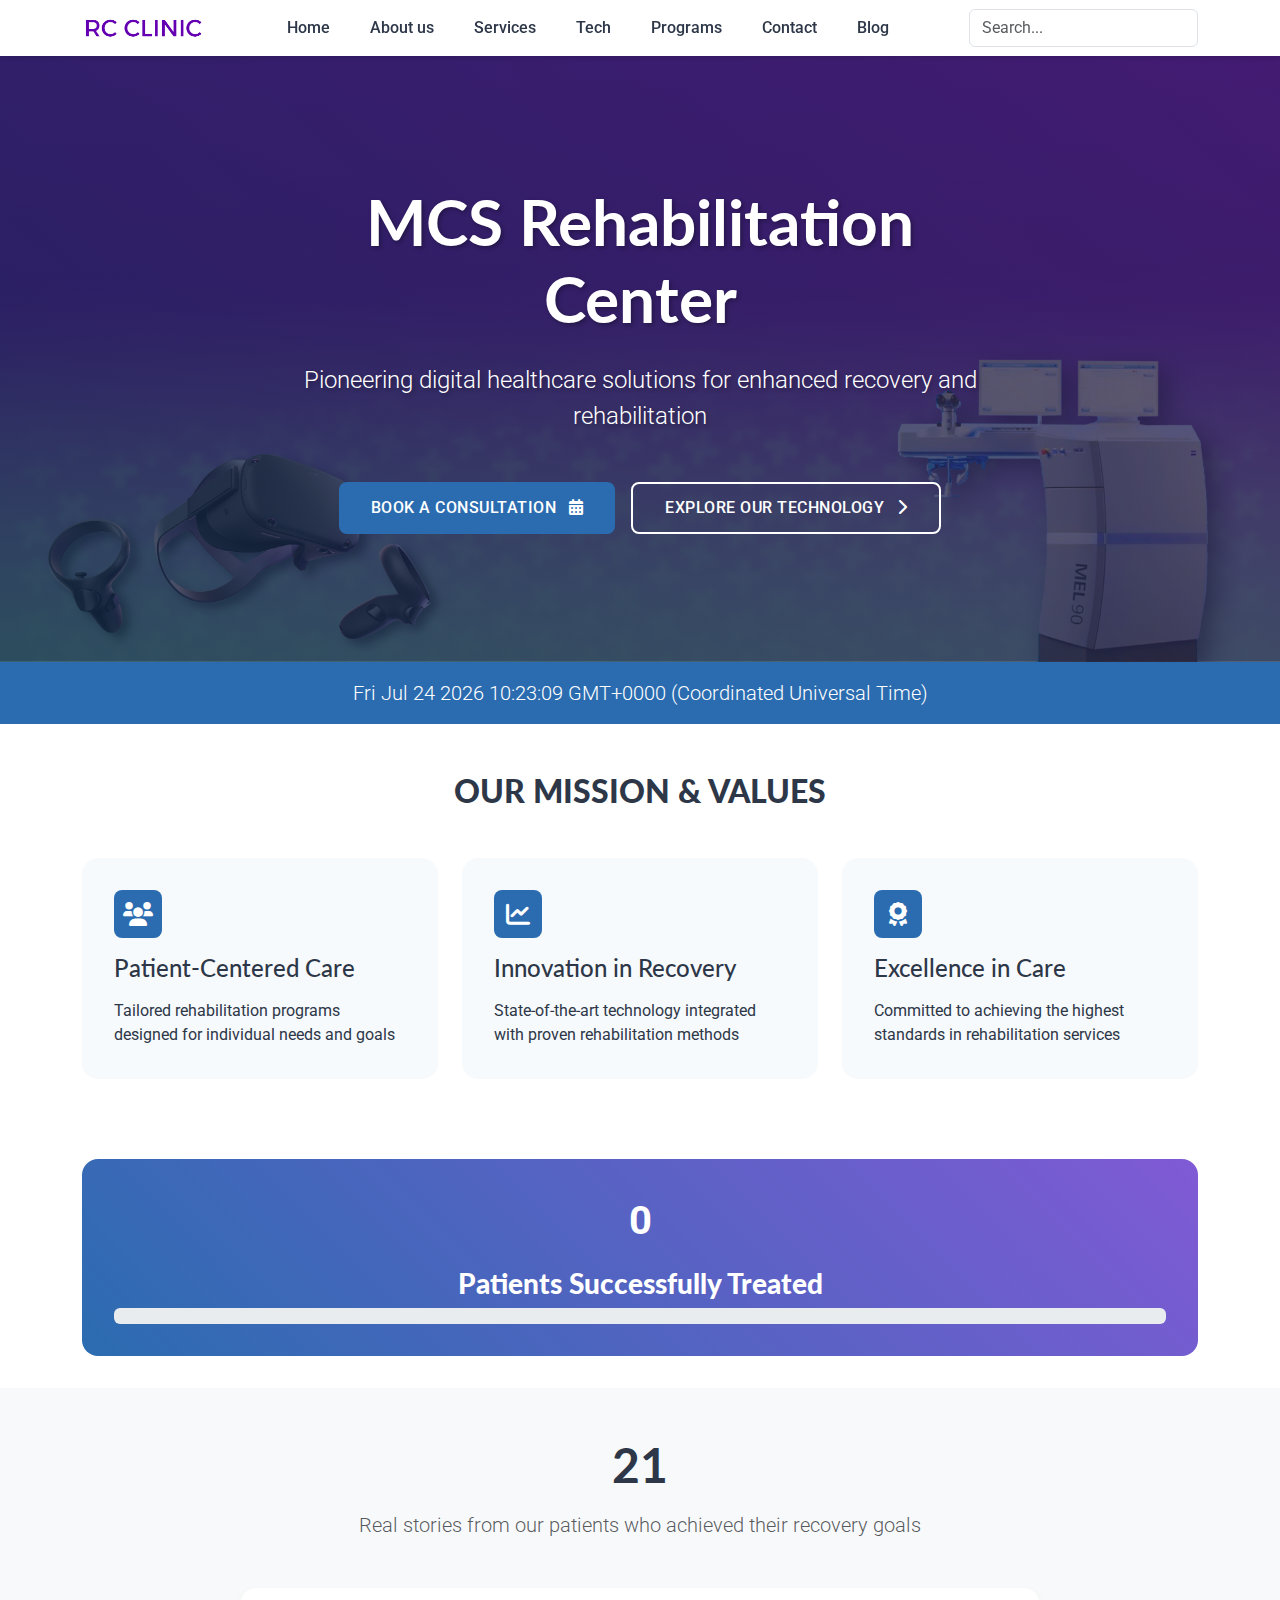
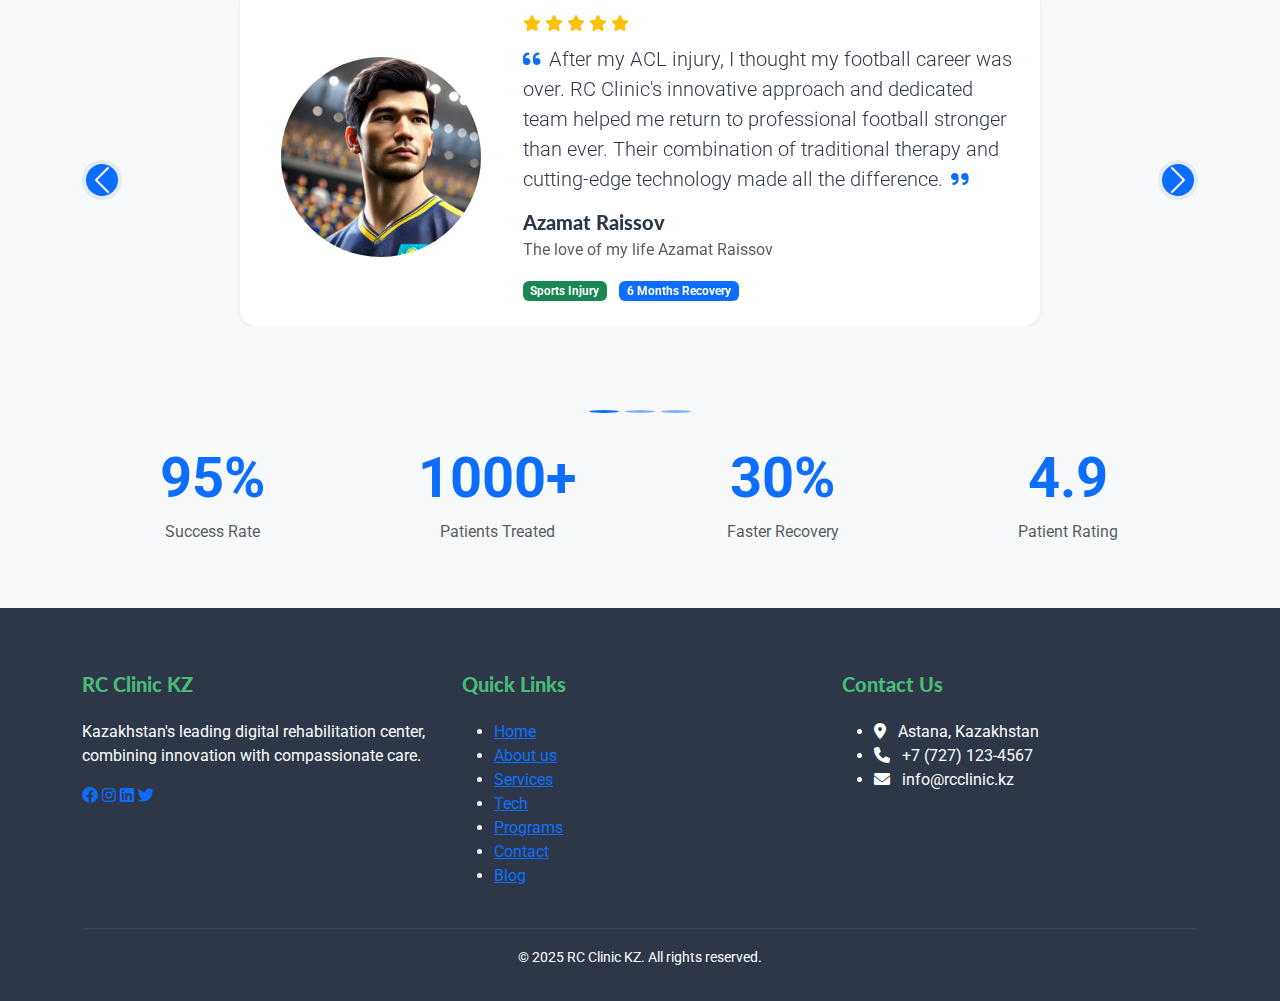
==== index.html @ 5f5033fa "Add files via upload" ====
<!DOCTYPE html>
<html lang="en">
<head>
    <meta charset="UTF-8">
    <meta name="viewport" content="width=device-width, initial-scale=1.0">
    <title>RC Clinic - Kazakhstan's First Digital Rehabilitation Center</title>
    <link href="https://cdnjs.cloudflare.com/ajax/libs/bootstrap/5.3.2/css/bootstrap.min.css" rel="stylesheet">
    <link rel="stylesheet" href="style.css">
<style>

        .hero-section {
            background: linear-gradient(rgba(0, 0, 0, 0.6), rgba(0, 0, 0, 0.7)), url('res/backgrmain.png');
            background-size: cover;
            background-position: center;
            padding: 8rem 0;
            color: white;
            position: relative;
        }

        .hero-section::before {
            content: '';
            position: absolute;
            top: 0;
            left: 0;
            width: 100%;
            height: 100%;
            background: linear-gradient(45deg, rgba(43, 108, 176, 0.3), rgba(128, 90, 213, 0.3));
        }

        .hero-section .container {
            position: relative;
            z-index: 2;
        }

        .hero-text {
            text-shadow: 2px 2px 4px rgba(0, 0, 0, 0.3);
        }

        .achievement-banner {
            background-color: var(--primary-blue);
            color: white;
        }

        .custom-btn-primary {
            background-color: var(--primary-blue);
            color: white;
            padding: 0.75rem 2rem;
            border: none;
            border-radius: 0.5rem;
            transition: all 0.3s ease;
            font-weight: 500;
            text-transform: uppercase;
            letter-spacing: 0.5px;
        }

        .custom-btn-primary:hover {
            background-color: #2457A0;
            color: white;
            transform: translateY(-2px);
            box-shadow: 0 4px 12px rgba(43, 108, 176, 0.3);
        }

        .custom-btn-secondary {
            background-color: transparent;
            color: white;
            padding: 0.75rem 2rem;
            border: 2px solid white;
            border-radius: 0.5rem;
            transition: all 0.3s ease;
            font-weight: 500;
            text-transform: uppercase;
            letter-spacing: 0.5px;
        }

        .custom-btn-secondary:hover {
            background-color: white;
            color: var(--accent-purple);
            transform: translateY(-2px);
            box-shadow: 0 4px 12px rgba(255, 255, 255, 0.2);
        }

        .value-card {
            background-color: var(--light-bg);
            border-radius: 1rem;
            padding: 2rem;
            height: 100%;
            transition: transform 0.3s ease;
        }

        .value-card:hover {
            transform: translateY(-5px);
        }

        .icon-wrapper {
            width: 3rem;
            height: 3rem;
            background-color: var(--primary-blue);
            border-radius: 0.5rem;
            display: flex;
            align-items: center;
            justify-content: center;
            margin-bottom: 1rem;
        }

        .icon-wrapper i {
            color: white;
            font-size: 1.5rem;
        }

        .navbar {
            background-color: white;
            box-shadow: 0 2px 4px rgba(0,0,0,0.1);
        }

        .navbar-brand {
            color: var(--primary-blue);
            font-weight: bold;
        }

        .nav-link {
            color: var(--dark-text);
            transition: color 0.3s ease;
        }

        .nav-link:hover {
            color: var(--primary-blue);
        }
    </style>
    <link href="https://cdnjs.cloudflare.com/ajax/libs/font-awesome/6.0.0/css/all.min.css" rel="stylesheet">
</head>
<body>
    <!-- Navigation -->
    <nav class="navbar navbar-expand-lg sticky-top">
        <div class="container">
            <img src="res/logo/logo.png" alt="Logo" height="35" class="d-inline-block align-text-top">           
            <button class="navbar-toggler" type="button" data-bs-toggle="collapse" data-bs-target="#navbarNav">
                <span class="navbar-toggler-icon"></span>
            </button>
            <div class="collapse navbar-collapse" id="navbarNav">
                <ul class="navbar-nav ms-auto">
                    </li>
                    <li class="nav-item">
                        <a class="nav-link" href="index.html">Home</a>
                    </li>
                    <li class="nav-item">
                        <a class="nav-link" href="about.html">About us</a>
                    </li>
                    <li class="nav-item">
                        <a class="nav-link" href="services.html">Services</a>
                    </li>
                    <li class="nav-item">
                        <a class="nav-link" href="tech.html">Tech</a>
                    </li>
                    <li class="nav-item">
                        <a class="nav-link" href="programs.html">Programs</a>
                    </li>
                    <li class="nav-item">
                        <a class="nav-link" href="contact.html">Contact</a>
                    </li>
                    <li class="nav-item">
                        <a class="nav-link" href="blog.html">Blog</a>
                    </li>
                </ul>
                <div class="search-container">
                    <input type="search" class="form-control" placeholder="Search..." aria-label="Search">
                    <div class="search-results">
                        Home
                    </div>
                    <div class="search-results">
                        About
                    </div>
                    <div class="search-results">
                        Help
                    </div>
                </div>
            </div>
        </div>
    </nav>

    <!-- Hero Section -->
    <section class="hero-section">
        <div class="container">
            <div class="row align-items-center">
                <div class="col-lg-8 mx-auto text-center hero-text">
                    <h1 id="centerName" class="display-3 fw-bold mb-4">Kazakhstan's First Digital Rehabilitation Center</h1>
                    <p class="lead mb-5 fs-4">Pioneering digital healthcare solutions for enhanced recovery and rehabilitation</p>
                    <div class="d-flex flex-column flex-sm-row gap-3 justify-content-center">
                        <button id="bookBtn" type="button" class="custom-btn-primary text-decoration-none btn-lg" data-bs-toggle="modal" data-bs-target="#consultationModal">
                            Book a Consultation <i class="fas fa-calendar-alt ms-2"></i>
                        </button>
                        <button type="button" class="custom-btn-secondary text-decoration-none btn-lg" data-bs-toggle="modal" data-bs-target="#technologyModal">
                            Explore Our Technology <i class="fas fa-chevron-right ms-2"></i>
                        </button>
                    </div>                </div>
            </div>
        </div>
    </section>

    <!-- Achievement Banner -->
    <div class="achievement-banner py-3">
        <div class="container">
            <p id="date" class="text-center mb-0 lead">
                Proudly partnered with leading global rehabilitation centers
            </p>
        </div>
    </div>

    

    <!-- Mission and Values -->
    <section class="py-5">
        <div class="container">
            <h2 id="low" class="text-center mb-5">Our Mission & Values</h2>
            <div class="row g-4">
                <div class="col-md-4">
                    <div class="value-card">
                        <div class="icon-wrapper">
                            <i class="fas fa-users"></i>
                        </div>
                        <h3 class="h4 mb-3">Patient-Centered Care</h3>
                        <p class="mb-0">Tailored rehabilitation programs designed for individual needs and goals</p>
                    </div>
                </div>
                <div class="col-md-4">
                    <div class="value-card">
                        <div class="icon-wrapper">
                            <i class="fas fa-chart-line"></i>
                        </div>
                        <h3 class="h4 mb-3">Innovation in Recovery</h3>
                        <p class="mb-0">State-of-the-art technology integrated with proven rehabilitation methods</p>
                    </div>
                </div>
                <div class="col-md-4">
                    <div class="value-card">
                        <div class="icon-wrapper">
                            <i class="fas fa-award"></i>
                        </div>
                        <h3 class="h4 mb-3">Excellence in Care</h3>
                        <p class="mb-0">Committed to achieving the highest standards in rehabilitation services</p>
                    </div>
                </div>
            </div>
        </div>
    </section>


    <!-- Patient Counter Section -->
    <section class="container">
        <div class="patient-counter text-center">
            <div class="progress-count">0</div>
            <h3>Patients Successfully Treated</h3>
            <div class="progress">
                <div class="progress-bar" role="progressbar" style="width: 0%" aria-valuenow="0" aria-valuemin="0" aria-valuemax="100"></div>
            </div>
        </div>
    </section>

    <!-- Success Stories Section -->
<section class="success-stories py-5 bg-light">
    <div class="container">
        <div class="text-center mb-5">
            <h2 id="stor" class="display-5 fw-bold mb-3">Success Stories</h2>
            <p class="lead text-muted">Real stories from our patients who achieved their recovery goals</p>
        </div>

        <!-- Main Testimonial Carousel -->
        <div id="testimonialCarousel" class="carousel slide" data-bs-ride="carousel">
            <div class="carousel-inner">
                <!-- Testimonial 1 -->
                <div class="carousel-item active">
                    <div class="testimonial-card bg-white p-4 rounded-4 shadow-sm mx-auto" style="max-width: 800px;">
                        <div class="row align-items-center">
                            <div class="col-md-4 mb-3 mb-md-0">
                                <img src="res/portrait/Azamat.png" alt="Azamat Nurlybekov" class="rounded-circle img-fluid mx-auto d-block" style="width: 200px; height: 200px; object-fit: cover;">
                            </div>
                            <div class="col-md-8">
                                <div class="text-warning mb-2">
                                    <i class="fas fa-star"></i>
                                    <i class="fas fa-star"></i>
                                    <i class="fas fa-star"></i>
                                    <i class="fas fa-star"></i>
                                    <i class="fas fa-star"></i>
                                </div>
                                <p class="lead mb-3"><i class="fas fa-quote-left me-2 text-primary"></i>After my ACL injury, I thought my football career was over. RC Clinic's innovative approach and dedicated team helped me return to professional football stronger than ever. Their combination of traditional therapy and cutting-edge technology made all the difference.<i class="fas fa-quote-right ms-2 text-primary"></i></p>
                                <h5 id="patientName" class="mb-1">Azamat Nurlybekov</h5>
                                <p id="obj" class="text-muted">Professional Football Player</p>
                                <div class="mt-3">
                                    <span class="badge bg-success me-2">Sports Injury</span>
                                    <span class="badge bg-primary">6 Months Recovery</span>
                                </div>
                            </div>
                        </div>
                    </div>
                </div>

                <!-- Testimonial 2 -->
                <div class="carousel-item">
                    <div class="testimonial-card bg-white p-4 rounded-4 shadow-sm mx-auto" style="max-width: 800px;">
                        <div class="row align-items-center">
                            <div class="col-md-4 mb-3 mb-md-0">
                                <img src="res/portrait/Dinara.png" alt="Dinara Saduakassova" class="rounded-circle img-fluid mx-auto d-block" style="width: 200px; height: 200px; object-fit: cover;">
                            </div>
                            <div class="col-md-8">
                                <div class="text-warning mb-2">
                                    <i class="fas fa-star"></i>
                                    <i class="fas fa-star"></i>
                                    <i class="fas fa-star"></i>
                                    <i class="fas fa-star"></i>
                                    <i class="fas fa-star"></i>
                                </div>
                                <p class="lead mb-3"><i class="fas fa-quote-left me-2 text-primary"></i>The virtual reality therapy sessions were both engaging and effective. I saw significant improvements in my mobility and strength. The team's expertise in sports medicine and rehabilitation technology exceeded my expectations.<i class="fas fa-quote-right ms-2 text-primary"></i></p>
                                <h5 id="woman" class="mb-1">Dinara Saduakassova</h5>
                                <p class="text-muted">Olympic Athlete</p>
                                <div class="mt-3">
                                    <span class="badge bg-success me-2">Performance Recovery</span>
                                    <span class="badge bg-primary">3 Months Program</span>
                                </div>
                            </div>
                        </div>
                    </div>
                </div>

                <!-- Testimonial 3 -->
                <div class="carousel-item">
                    <div class="testimonial-card bg-white p-4 rounded-4 shadow-sm mx-auto" style="max-width: 800px;">
                        <div class="row align-items-center">
                            <div class="col-md-4 mb-3 mb-md-0">
                                <img src="res/portrait/Ruslan.png" alt="Ruslan Mammadov" class="rounded-circle img-fluid mx-auto d-block" style="width: 200px; height: 200px; object-fit: cover;">
                            </div>
                            <div class="col-md-8">
                                <div class="text-warning mb-2">
                                    <i class="fas fa-star"></i>
                                    <i class="fas fa-star"></i>
                                    <i class="fas fa-star"></i>
                                    <i class="fas fa-star"></i>
                                    <i class="fas fa-star-half-alt"></i>
                                </div>
                                <p class="lead mb-3"><i class="fas fa-quote-left me-2 text-primary"></i>As a marathon runner, recovering from a stress fracture was daunting. The personalized rehabilitation program, combined with their advanced monitoring systems, helped me track my progress and return to running with confidence.<i class="fas fa-quote-right ms-2 text-primary"></i></p>
                                <h5 class="mb-1">Ruslan Mammadov</h5>
                                <p class="text-muted">Marathon Runner</p>
                                <div class="mt-3">
                                    <span class="badge bg-success me-2">Injury Recovery</span>
                                    <span class="badge bg-primary">4 Months Program</span>
                                </div>
                            </div>
                        </div>
                    </div>
                </div>
            </div>

            <!-- Carousel Controls -->
            <button class="carousel-control-prev" type="button" data-bs-target="#testimonialCarousel" data-bs-slide="prev">
                <span class="carousel-control-prev-icon bg-primary rounded-circle" aria-hidden="true"></span>
                <span class="visually-hidden">Previous</span>
            </button>
            <button class="carousel-control-next" type="button" data-bs-target="#testimonialCarousel" data-bs-slide="next">
                <span class="carousel-control-next-icon bg-primary rounded-circle" aria-hidden="true"></span>
                <span class="visually-hidden">Next</span>
            </button>

            <!-- Carousel Indicators -->
            <div class="carousel-indicators position-relative mt-4">
                <button type="button" data-bs-target="#testimonialCarousel" data-bs-slide-to="0" class="active bg-primary" aria-current="true" aria-label="Slide 1"></button>
                <button type="button" data-bs-target="#testimonialCarousel" data-bs-slide-to="1" class="bg-primary" aria-label="Slide 2"></button>
                <button type="button" data-bs-target="#testimonialCarousel" data-bs-slide-to="2" class="bg-primary" aria-label="Slide 3"></button>
            </div>
        </div>

        <!-- Recovery Statistics -->
        <div class="row mt-5 g-4">
            <div class="col-md-3 col-sm-6">
                <div class="text-center">
                    <div class="display-4 fw-bold text-primary mb-2">95%</div>
                    <p class="text-muted">Success Rate</p>
                </div>
            </div>
            <div class="col-md-3 col-sm-6">
                <div class="text-center">
                    <div class="display-4 fw-bold text-primary mb-2">1000+</div>
                    <p class="text-muted">Patients Treated</p>
                </div>
            </div>
            <div class="col-md-3 col-sm-6">
                <div class="text-center">
                    <div class="display-4 fw-bold text-primary mb-2">30%</div>
                    <p class="text-muted">Faster Recovery</p>
                </div>
            </div>
            <div class="col-md-3 col-sm-6">
                <div class="text-center">
                    <div class="display-4 fw-bold text-primary mb-2">4.9</div>
                    <p class="text-muted">Patient Rating</p>
                </div>
            </div>
        </div>
    </div>

    <style>
        .success-stories {
            background-color: #f8f9fa;
        }

        .testimonial-card {
            transition: transform 0.3s ease;
        }

        .testimonial-card:hover {
            transform: translateY(-5px);
        }

        .carousel-control-prev,
        .carousel-control-next {
            width: 40px;
            height: 40px;
            top: 50%;
            transform: translateY(-50%);
            background-color: rgba(43, 108, 176, 0.1);
            border-radius: 50%;
            opacity: 1;
        }

        .carousel-control-prev:hover,
        .carousel-control-next:hover {
            background-color: rgba(43, 108, 176, 0.2);
        }

        .carousel-indicators {
            bottom: -50px;
        }

        .carousel-indicators button {
            width: 10px;
            height: 10px;
            border-radius: 50%;
            margin: 0 5px;
        }

        @media (max-width: 768px) {
            .testimonial-card {
                text-align: center;
            }
            
            .carousel-control-prev,
            .carousel-control-next {
                display: none;
            }
        }
    </style>
</section>

    <div class="lightbox" id="imageLightbox">
        <img src="res/b4.png" alt="Enlarged image">
    </div>

    <!-- Consultation Modal -->
    <div class="modal fade" id="consultationModal" tabindex="-1" aria-labelledby="consultationModalLabel" aria-hidden="true">
        <div class="modal-dialog modal-dialog-centered">
            <div class="modal-content">
                <div class="modal-header">
                    <h5 class="modal-title" id="consultationModalLabel">Book a Consultation</h5>
                    <button type="button" class="btn-close" data-bs-dismiss="modal" aria-label="Close"></button>
                </div>
                <div class="modal-body">
                    <form id="consultationForm">
                        <div class="mb-3">
                            <label for="name" class="form-label">Full Name</label>
                            <input type="text" class="form-control" id="name" required>
                            <p id="nameError" style="color: red;"></p> <!-- Error message placeholder -->
                        </div>
                        <div class="mb-3">
                            <label for="email" class="form-label">Email</label>
                            <input type="email" class="form-control" id="email" required>
                        </div>
                        <div class="mb-3">
                            <label for="phone" class="form-label">Phone Number</label>
                            <input type="tel" class="form-control" id="phone" required>
                        </div>
                        <div class="mb-3">
                            <label for="preferredDate" class="form-label">Preferred Date</label>
                            <input type="date" class="form-control" id="preferredDate" required>
                        </div>
                    </form>
                </div>
                <div class="modal-footer">
                    <button type="button" class="btn btn-secondary" data-bs-dismiss="modal">Close</button>
                    <button type="button" class="custom-btn-primary" onclick="popalsya()">Submit Request</button>
                    <button onclick="showDay()">Show Today's Day</button>
                    <p id="ddd"></p>
                </div>
            </div>
        </div>
    </div>
    

<!-- Technology Modal -->
<div class="modal fade" id="technologyModal" tabindex="-1" aria-labelledby="technologyModalLabel" aria-hidden="true">
    <div class="modal-dialog modal-dialog-centered modal-lg">
        <div class="modal-content">
            <div class="modal-header">
                <h5 class="modal-title" id="technologyModalLabel">Our Technology</h5>
                <button type="button" class="btn-close" data-bs-dismiss="modal" aria-label="Close"></button>
            </div>
            <div class="modal-body">
                <div class="row g-4">
                    <div class="col-md-6">
                        <h6>Digital Rehabilitation Platform</h6>
                        <p>State-of-the-art digital solutions for personalized rehabilitation programs.</p>
                    </div>
                    <div class="col-md-6">
                        <h6>Motion Tracking Systems</h6>
                        <p>Advanced motion capture technology for precise movement analysis and therapy.</p>
                    </div>
                    <div class="col-md-6">
                        <h6>Telerehabilitation Services</h6>
                        <p>Remote rehabilitation sessions with real-time monitoring and feedback.</p>
                    </div>
                    <div class="col-md-6">
                        <h6>Progress Analytics</h6>
                        <p>Data-driven recovery tracking and performance analysis.</p>
                    </div>
                </div>
            </div>
            <div class="modal-footer">
                <button type="button" class="btn btn-secondary" data-bs-dismiss="modal">Close</button>
                <a href="tech.html" class="custom-btn-primary text-decoration-none">Learn More</a>
            </div>
        </div>
    </div>
</div>
    <!-- Footer -->
    <footer class="footer">
        <div class="container">
            <div class="row g-4">
                <div class="col-md-4">
                    <h3 class="footer-title h5">RC Clinic KZ</h3>
                    <p>Kazakhstan's leading digital rehabilitation center, combining innovation with compassionate care.</p>
                    <div class="social-links mt-3">
                        <a href="#"><i class="fab fa-facebook"></i></a>
                        <a href="#"><i class="fab fa-instagram"></i></a>
                        <a href="#"><i class="fab fa-linkedin"></i></a>
                        <a href="#"><i class="fab fa-twitter"></i></a>
                    </div>
                </div>
                <div class="col-md-4">
                    <h3 class="footer-title h5">Quick Links</h3>
                    <ul class="footer-links">
                        <li class="nav-item">
                            <a href="index.html">Home</a>
                        </li>
                        <li class="nav-item">
                            <a href="about.html">About us</a>
                        </li>
                        <li class="nav-item">
                            <a href="services.html">Services</a>
                        </li>
                        <li class="nav-item">
                            <a href="tech.html">Tech</a>
                        </li>
                        <li class="nav-item">
                            <a href="programs.html">Programs</a>
                        </li>
                        <li class="nav-item">
                            <a  href="contact.html">Contact</a>
                        </li>
                        <li class="nav-item">
                            <a href="blog.html">Blog</a>
                        </li>
    
                    </ul>
                </div>
                <div class="col-md-4">
                    <h3 class="footer-title h5">Contact Us</h3>
                    <ul class="footer-links">
                        <li><i class="fas fa-map-marker-alt me-2"></i> Astana, Kazakhstan</li>
                        <li><i class="fas fa-phone me-2"></i> +7 (727) 123-4567</li>
                        <li><i class="fas fa-envelope me-2"></i> info@rcclinic.kz</li>
                    </ul>
                </div>
            </div>
            <hr class="mt-4 mb-3 border-secondary">
            <div class="text-center">
                <small>&copy; 2025 RC Clinic KZ. All rights reserved.</small>
            </div>
        </div>
    </footer>
    <script src="https://cdnjs.cloudflare.com/ajax/libs/bootstrap/5.3.2/js/bootstrap.bundle.min.js"></script>
    <script src="SScripts.js"></script>
    <script>        
                // Patient Counter Animation
        const counter = document.querySelector('.progress-count');
        const progressBar = document.querySelector('.progress-bar');
        const targetCount = 5000;
        let currentCount = 0;

        function updateCounter() {
            if (currentCount < targetCount) {
                currentCount += 50;
                counter.textContent = currentCount.toLocaleString();
                progressBar.style.width = (currentCount / targetCount * 100) + '%';
                setTimeout(updateCounter, 50);
            }
        }

        // Start counter when element is in view
        const counterObserver = new IntersectionObserver((entries) => {
            if (entries[0].isIntersecting) updateCounter();
        });
        counterObserver.observe(counter);
    </script>
</body>
</html>
---- style.css ----
/* Import fonts */
@import url('https://fonts.googleapis.com/css2?family=Roboto:wght@300;400;500;700&display=swap');
@import url('https://fonts.googleapis.com/css2?family=Playfair+Display:wght@400;500;600;700;900&display=swap');
@import url('https://fonts.googleapis.com/css2?family=Lato:wght@300;400;700;900&display=swap');

/* Root variables */
:root {
    --primary-blue: #2B6CB0;
    --secondary-green: #48BB78;
    --accent-purple: #805AD5;
    --dark-text: #2D3748;
    --light-bg: #F7FAFC;
    
    /* Font families */
    --font-primary: 'Roboto', sans-serif;
    --font-headers: 'Lato', sans-serif;
    --font-news: 'Playfair Display', serif;
}

/* Base styles */
body {
    font-family: var(--font-primary);
    color: var(--dark-text);
    font-weight: 400;
}

/* Header styles */
h1, h2, h3, h4, h5, h6 {
    font-family: var(--font-headers);
    font-weight: 900;
}

/* News section styles */
.news-section {
    font-family: var(--font-news);
    font-optical-sizing: auto;
}

.news-section h2 {
    font-weight: 700;
}

.news-section p {
    font-weight: 400;
}

/* Utility classes for fonts */
.text-roboto {
    font-family: var(--font-primary);
    font-optical-sizing: auto;
}

.text-roboto-light {
    font-family: var(--font-primary);
    font-weight: 300;
}

.text-roboto-regular {
    font-family: var(--font-primary);
    font-weight: 400;
}

.text-roboto-medium {
    font-family: var(--font-primary);
    font-weight: 500;
}

.text-roboto-bold {
    font-family: var(--font-primary);
    font-weight: 700;
}

.text-playfair {
    font-family: var(--font-news);
    font-optical-sizing: auto;
}

.text-playfair-regular {
    font-family: var(--font-news);
    font-weight: 400;
}

.text-playfair-bold {
    font-family: var(--font-news);
    font-weight: 700;
}

.text-lato {
    font-family: var(--font-headers);
}

.text-lato-regular {
    font-family: var(--font-headers);
    font-weight: 400;
}

.text-lato-bold {
    font-family: var(--font-headers);
    font-weight: 700;
}

.text-lato-black {
    font-family: var(--font-headers);
    font-weight: 900;
}

/* Update existing navbar styles */
.navbar {
    background-color: rgba(255, 255, 255, 0.9);
    backdrop-filter: blur(10px);
    -webkit-backdrop-filter: blur(10px);
    transition: all 0.3s ease;
    box-shadow: 0 2px 10px rgba(0, 0, 0, 0.1);
    font-family: var(--font-primary);
}

.navbar .nav-link {
    font-family: var(--font-primary);
    font-weight: 500;
    color: var(--dark-text);
    transition: color 0.3s ease;
    position: relative;
    padding: 0.5rem 1rem !important;
    margin: 0 0.25rem;
}

/* Update footer styles */
.footer {
    background-color: var(--dark-text);
    color: white;
    padding: 4rem 0 2rem;
    font-family: var(--font-primary);
}

.footer-title {
    font-family: var(--font-headers);
    font-weight: 900;
    color: var(--secondary-green);
    margin-bottom: 1.5rem;
}

.search-container {
    position: relative;
    max-width: 300px;
    margin-left: auto;
}

.search-results {
    position: absolute;
    top: 100%;
    left: 0;
    right: 0;
    background: white;
    border: 1px solid #ddd;
    border-radius: 0.25rem;
    box-shadow: 0 2px 4px rgba(0,0,0,0.1);
    z-index: 1000;
    display: none;
}

.search-container:focus-within .search-results {
    display: block;
}

.patient-counter {
    background: linear-gradient(45deg, var(--primary-blue), var(--accent-purple));
    color: white;
    padding: 2rem;
    border-radius: 1rem;
    margin: 2rem 0;
}

.progress-count {
    font-size: 2.5rem;
    font-weight: bold;
    margin-bottom: 1rem;
}

/* Lazy loading styles */
.lazy-image {
    opacity: 0;
    transition: opacity 0.3s ease-in;
}

.lazy-image.loaded {
    opacity: 1;
}

/* Success Stories Slider */
.success-stories {
    padding: 4rem 0;
    background: var(--light-bg);
}

.story-card {
    padding: 2rem;
    background: white;
    border-radius: 1rem;
    margin: 1rem;
    box-shadow: 0 4px 6px rgba(0,0,0,0.1);
}

/* Lightbox styles */
.lightbox {
    display: none;
    position: fixed;
    top: 0;
    left: 0;
    width: 100%;
    height: 100%;
    background: rgba(0,0,0,0.9);
    z-index: 1050;
    padding: 2rem;
}

.lightbox.active {
    display: flex;
    align-items: center;
    justify-content: center;
}

.lightbox img {
    max-width: 90%;
    max-height: 90vh;
}
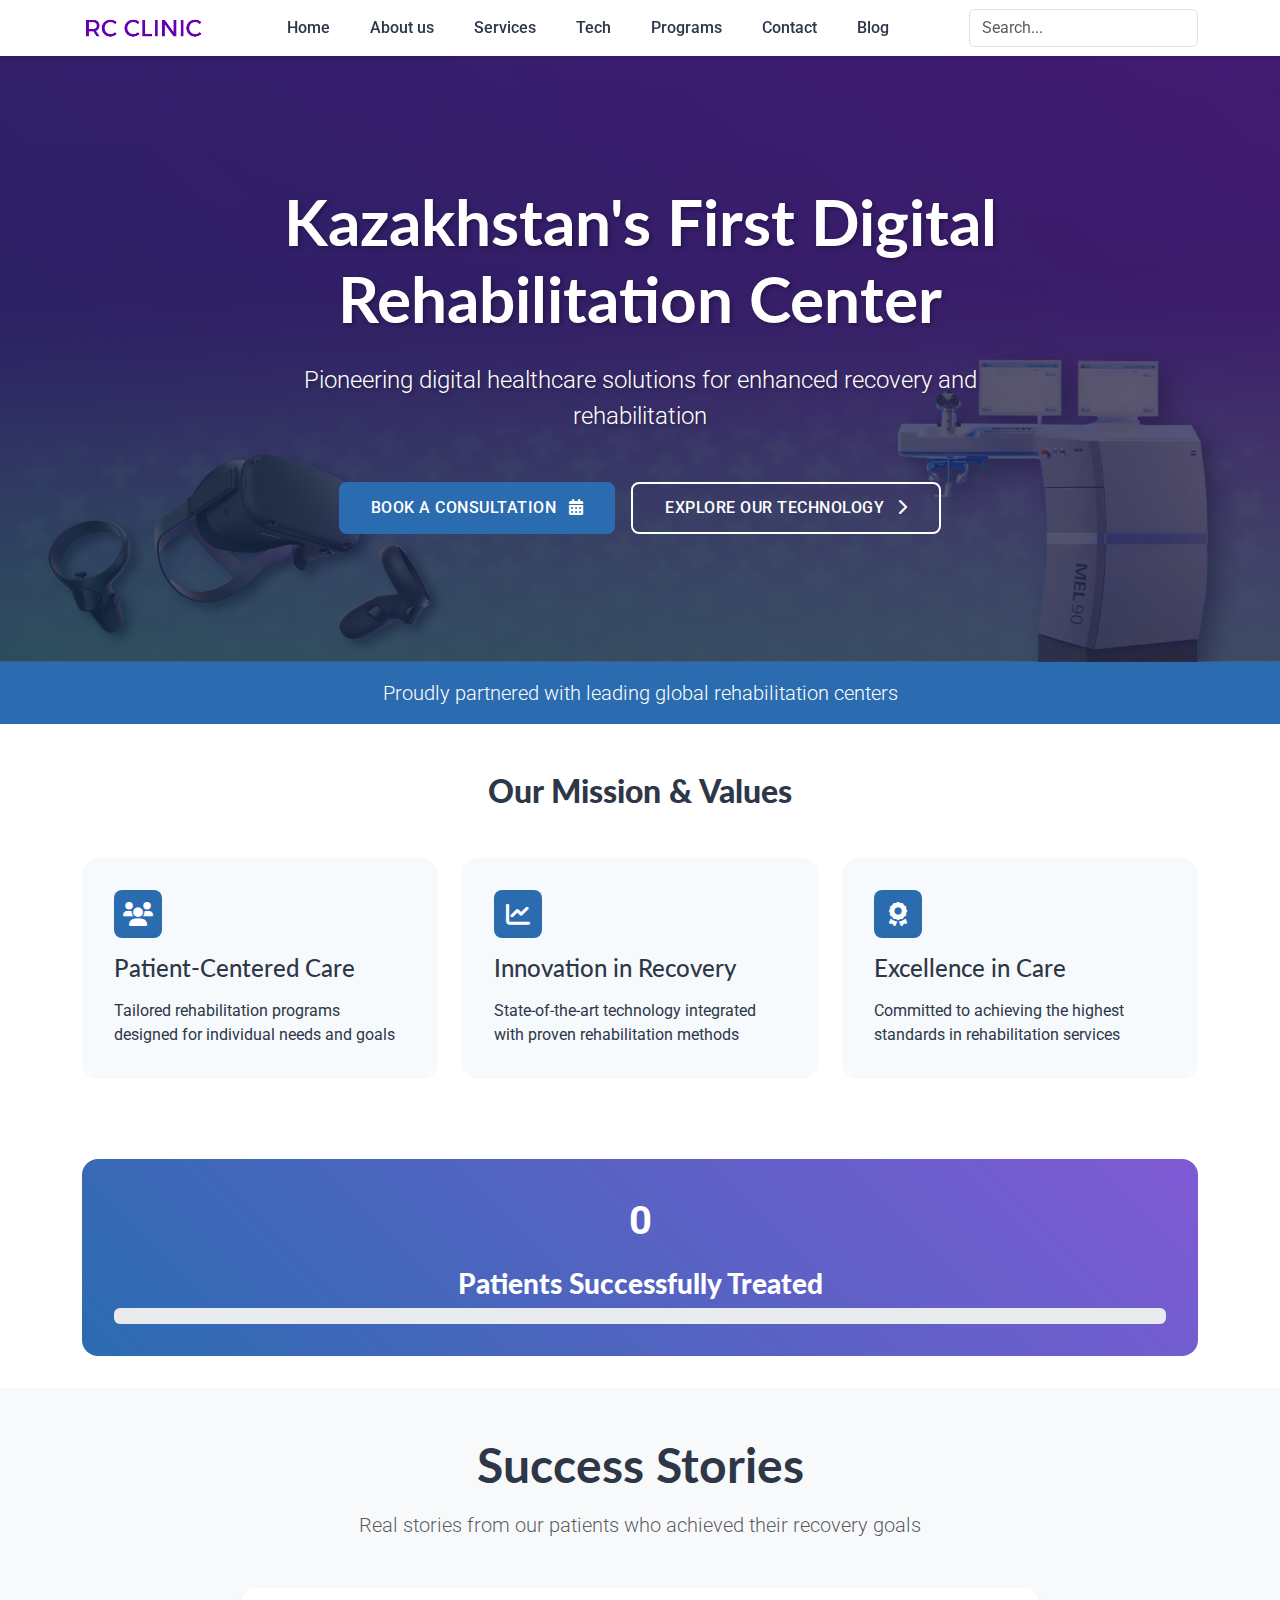
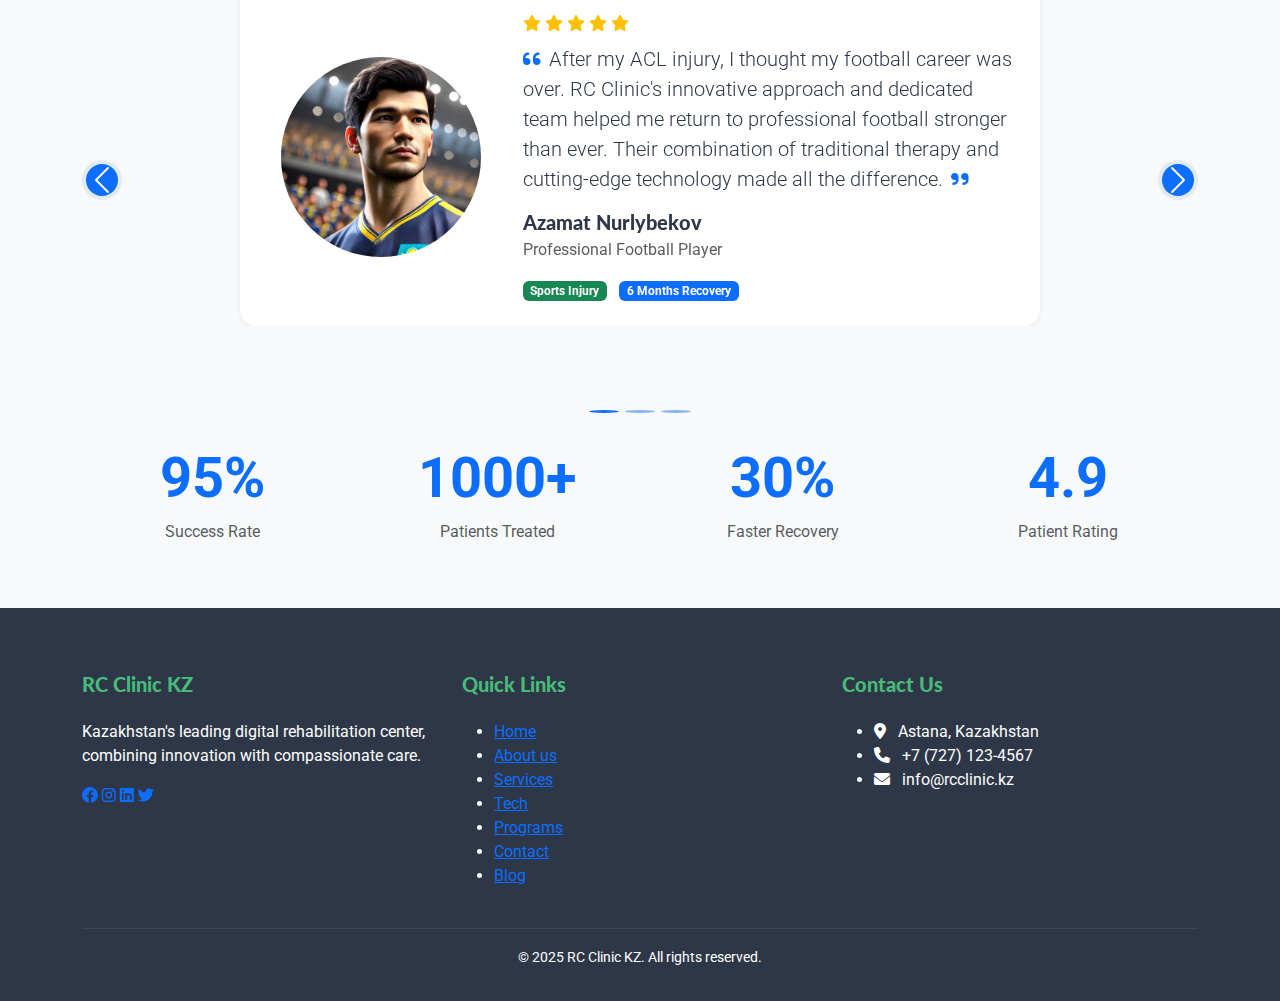
==== commit b477e355: "Add files via upload" ====
--- a/index.html
+++ b/index.html
@@ -138,7 +138,7 @@
             </button>
             <div class="collapse navbar-collapse" id="navbarNav">
                 <ul class="navbar-nav ms-auto">
-                    </li>
+                    
                     <li class="nav-item">
                         <a class="nav-link" href="index.html">Home</a>
                     </li>
@@ -182,10 +182,10 @@
         <div class="container">
             <div class="row align-items-center">
                 <div class="col-lg-8 mx-auto text-center hero-text">
-                    <h1 id="centerName" class="display-3 fw-bold mb-4">Kazakhstan's First Digital Rehabilitation Center</h1>
+                    <h1 class="display-3 fw-bold mb-4">Kazakhstan's First Digital Rehabilitation Center</h1>
                     <p class="lead mb-5 fs-4">Pioneering digital healthcare solutions for enhanced recovery and rehabilitation</p>
                     <div class="d-flex flex-column flex-sm-row gap-3 justify-content-center">
-                        <button id="bookBtn" type="button" class="custom-btn-primary text-decoration-none btn-lg" data-bs-toggle="modal" data-bs-target="#consultationModal">
+                        <button type="button" class="custom-btn-primary text-decoration-none btn-lg" data-bs-toggle="modal" data-bs-target="#consultationModal">
                             Book a Consultation <i class="fas fa-calendar-alt ms-2"></i>
                         </button>
                         <button type="button" class="custom-btn-secondary text-decoration-none btn-lg" data-bs-toggle="modal" data-bs-target="#technologyModal">
@@ -199,7 +199,7 @@
     <!-- Achievement Banner -->
     <div class="achievement-banner py-3">
         <div class="container">
-            <p id="date" class="text-center mb-0 lead">
+            <p class="text-center mb-0 lead">
                 Proudly partnered with leading global rehabilitation centers
             </p>
         </div>
@@ -210,7 +210,7 @@
     <!-- Mission and Values -->
     <section class="py-5">
         <div class="container">
-            <h2 id="low" class="text-center mb-5">Our Mission & Values</h2>
+            <h2 class="text-center mb-5">Our Mission & Values</h2>
             <div class="row g-4">
                 <div class="col-md-4">
                     <div class="value-card">
@@ -259,7 +259,7 @@
 <section class="success-stories py-5 bg-light">
     <div class="container">
         <div class="text-center mb-5">
-            <h2 id="stor" class="display-5 fw-bold mb-3">Success Stories</h2>
+            <h2 class="display-5 fw-bold mb-3">Success Stories</h2>
             <p class="lead text-muted">Real stories from our patients who achieved their recovery goals</p>
         </div>
 
@@ -282,8 +282,8 @@
                                     <i class="fas fa-star"></i>
                                 </div>
                                 <p class="lead mb-3"><i class="fas fa-quote-left me-2 text-primary"></i>After my ACL injury, I thought my football career was over. RC Clinic's innovative approach and dedicated team helped me return to professional football stronger than ever. Their combination of traditional therapy and cutting-edge technology made all the difference.<i class="fas fa-quote-right ms-2 text-primary"></i></p>
-                                <h5 id="patientName" class="mb-1">Azamat Nurlybekov</h5>
-                                <p id="obj" class="text-muted">Professional Football Player</p>
+                                <h5 class="mb-1">Azamat Nurlybekov</h5>
+                                <p class="text-muted">Professional Football Player</p>
                                 <div class="mt-3">
                                     <span class="badge bg-success me-2">Sports Injury</span>
                                     <span class="badge bg-primary">6 Months Recovery</span>
@@ -309,7 +309,7 @@
                                     <i class="fas fa-star"></i>
                                 </div>
                                 <p class="lead mb-3"><i class="fas fa-quote-left me-2 text-primary"></i>The virtual reality therapy sessions were both engaging and effective. I saw significant improvements in my mobility and strength. The team's expertise in sports medicine and rehabilitation technology exceeded my expectations.<i class="fas fa-quote-right ms-2 text-primary"></i></p>
-                                <h5 id="woman" class="mb-1">Dinara Saduakassova</h5>
+                                <h5 class="mb-1">Dinara Saduakassova</h5>
                                 <p class="text-muted">Olympic Athlete</p>
                                 <div class="mt-3">
                                     <span class="badge bg-success me-2">Performance Recovery</span>
@@ -453,44 +453,40 @@
     </div>
 
     <!-- Consultation Modal -->
-    <div class="modal fade" id="consultationModal" tabindex="-1" aria-labelledby="consultationModalLabel" aria-hidden="true">
-        <div class="modal-dialog modal-dialog-centered">
-            <div class="modal-content">
-                <div class="modal-header">
-                    <h5 class="modal-title" id="consultationModalLabel">Book a Consultation</h5>
-                    <button type="button" class="btn-close" data-bs-dismiss="modal" aria-label="Close"></button>
-                </div>
-                <div class="modal-body">
-                    <form id="consultationForm">
-                        <div class="mb-3">
-                            <label for="name" class="form-label">Full Name</label>
-                            <input type="text" class="form-control" id="name" required>
-                            <p id="nameError" style="color: red;"></p> <!-- Error message placeholder -->
-                        </div>
-                        <div class="mb-3">
-                            <label for="email" class="form-label">Email</label>
-                            <input type="email" class="form-control" id="email" required>
-                        </div>
-                        <div class="mb-3">
-                            <label for="phone" class="form-label">Phone Number</label>
-                            <input type="tel" class="form-control" id="phone" required>
-                        </div>
-                        <div class="mb-3">
-                            <label for="preferredDate" class="form-label">Preferred Date</label>
-                            <input type="date" class="form-control" id="preferredDate" required>
-                        </div>
-                    </form>
-                </div>
-                <div class="modal-footer">
-                    <button type="button" class="btn btn-secondary" data-bs-dismiss="modal">Close</button>
-                    <button type="button" class="custom-btn-primary" onclick="popalsya()">Submit Request</button>
-                    <button onclick="showDay()">Show Today's Day</button>
-                    <p id="ddd"></p>
-                </div>
+<div class="modal fade" id="consultationModal" tabindex="-1" aria-labelledby="consultationModalLabel" aria-hidden="true">
+    <div class="modal-dialog modal-dialog-centered">
+        <div class="modal-content">
+            <div class="modal-header">
+                <h5 class="modal-title" id="consultationModalLabel">Book a Consultation</h5>
+                <button type="button" class="btn-close" data-bs-dismiss="modal" aria-label="Close"></button>
+            </div>
+            <div class="modal-body">
+                <form>
+                    <div class="mb-3">
+                        <label for="name" class="form-label">Full Name</label>
+                        <input type="text" class="form-control" id="name" required>
+                    </div>
+                    <div class="mb-3">
+                        <label for="email" class="form-label">Email</label>
+                        <input type="email" class="form-control" id="email" required>
+                    </div>
+                    <div class="mb-3">
+                        <label for="phone" class="form-label">Phone Number</label>
+                        <input type="tel" class="form-control" id="phone" required>
+                    </div>
+                    <div class="mb-3">
+                        <label for="preferredDate" class="form-label">Preferred Date</label>
+                        <input type="date" class="form-control" id="preferredDate" required>
+                    </div>
+                </form>
+            </div>
+            <div class="modal-footer">
+                <button type="button" class="btn btn-secondary" data-bs-dismiss="modal">Close</button>
+                <button type="button" class="custom-btn-primary">Submit Request</button>
             </div>
         </div>
     </div>
-    
+</div>
 
 <!-- Technology Modal -->
 <div class="modal fade" id="technologyModal" tabindex="-1" aria-labelledby="technologyModalLabel" aria-hidden="true">
@@ -584,8 +580,7 @@
         </div>
     </footer>
     <script src="https://cdnjs.cloudflare.com/ajax/libs/bootstrap/5.3.2/js/bootstrap.bundle.min.js"></script>
-    <script src="SScripts.js"></script>
-    <script>        
+    <script>
                 // Patient Counter Animation
         const counter = document.querySelector('.progress-count');
         const progressBar = document.querySelector('.progress-bar');
